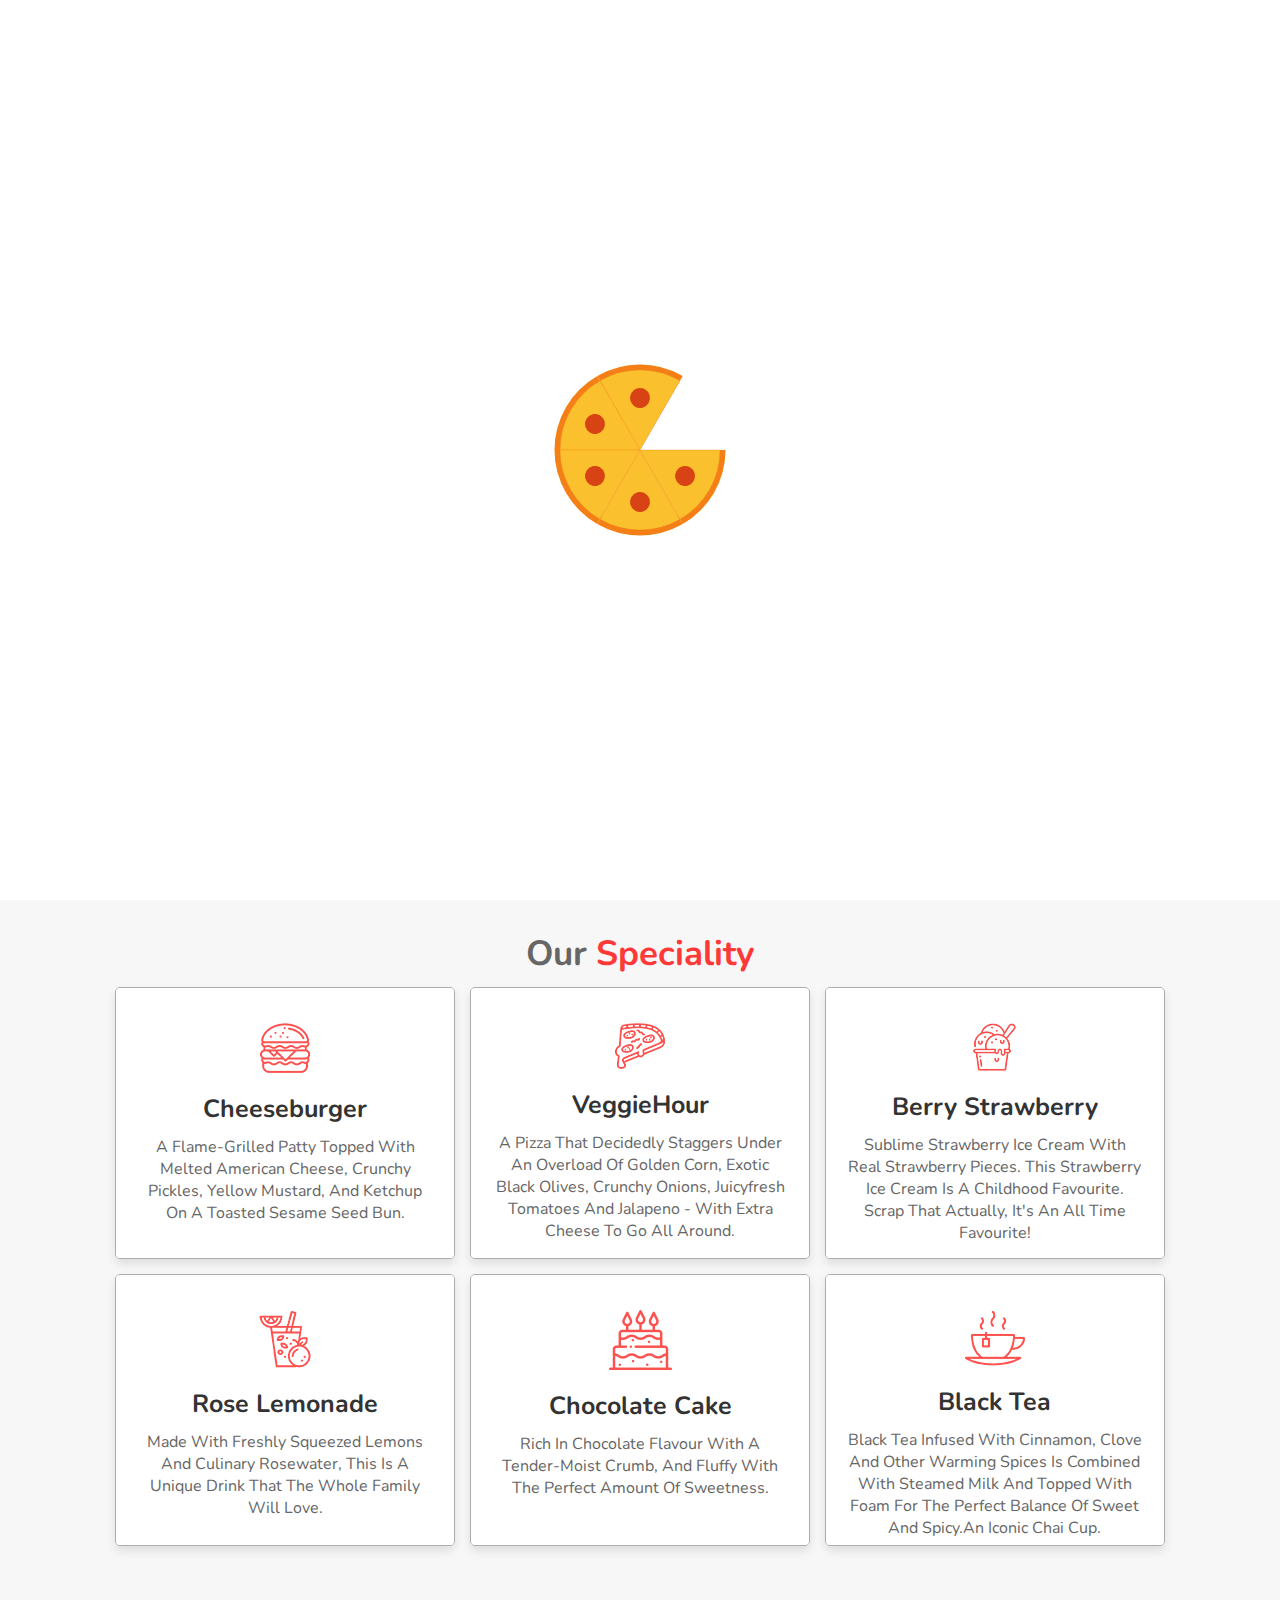
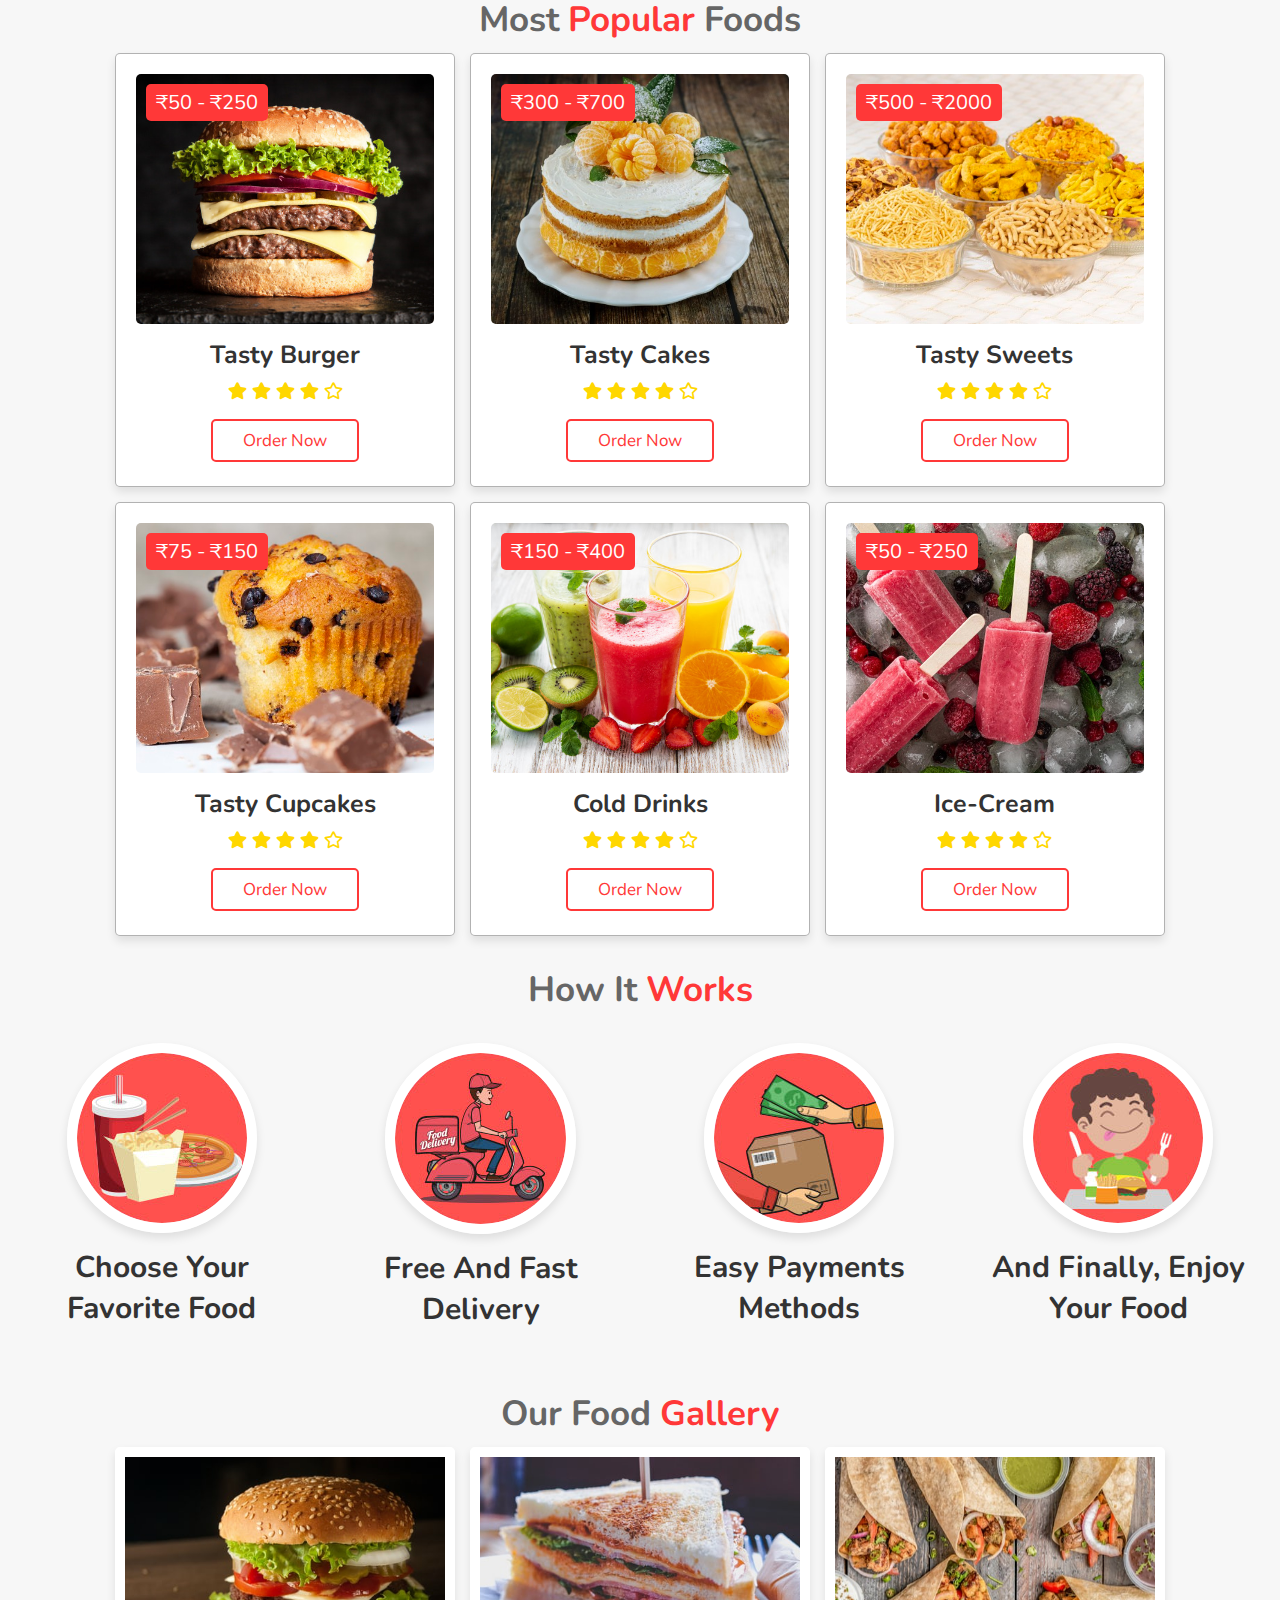
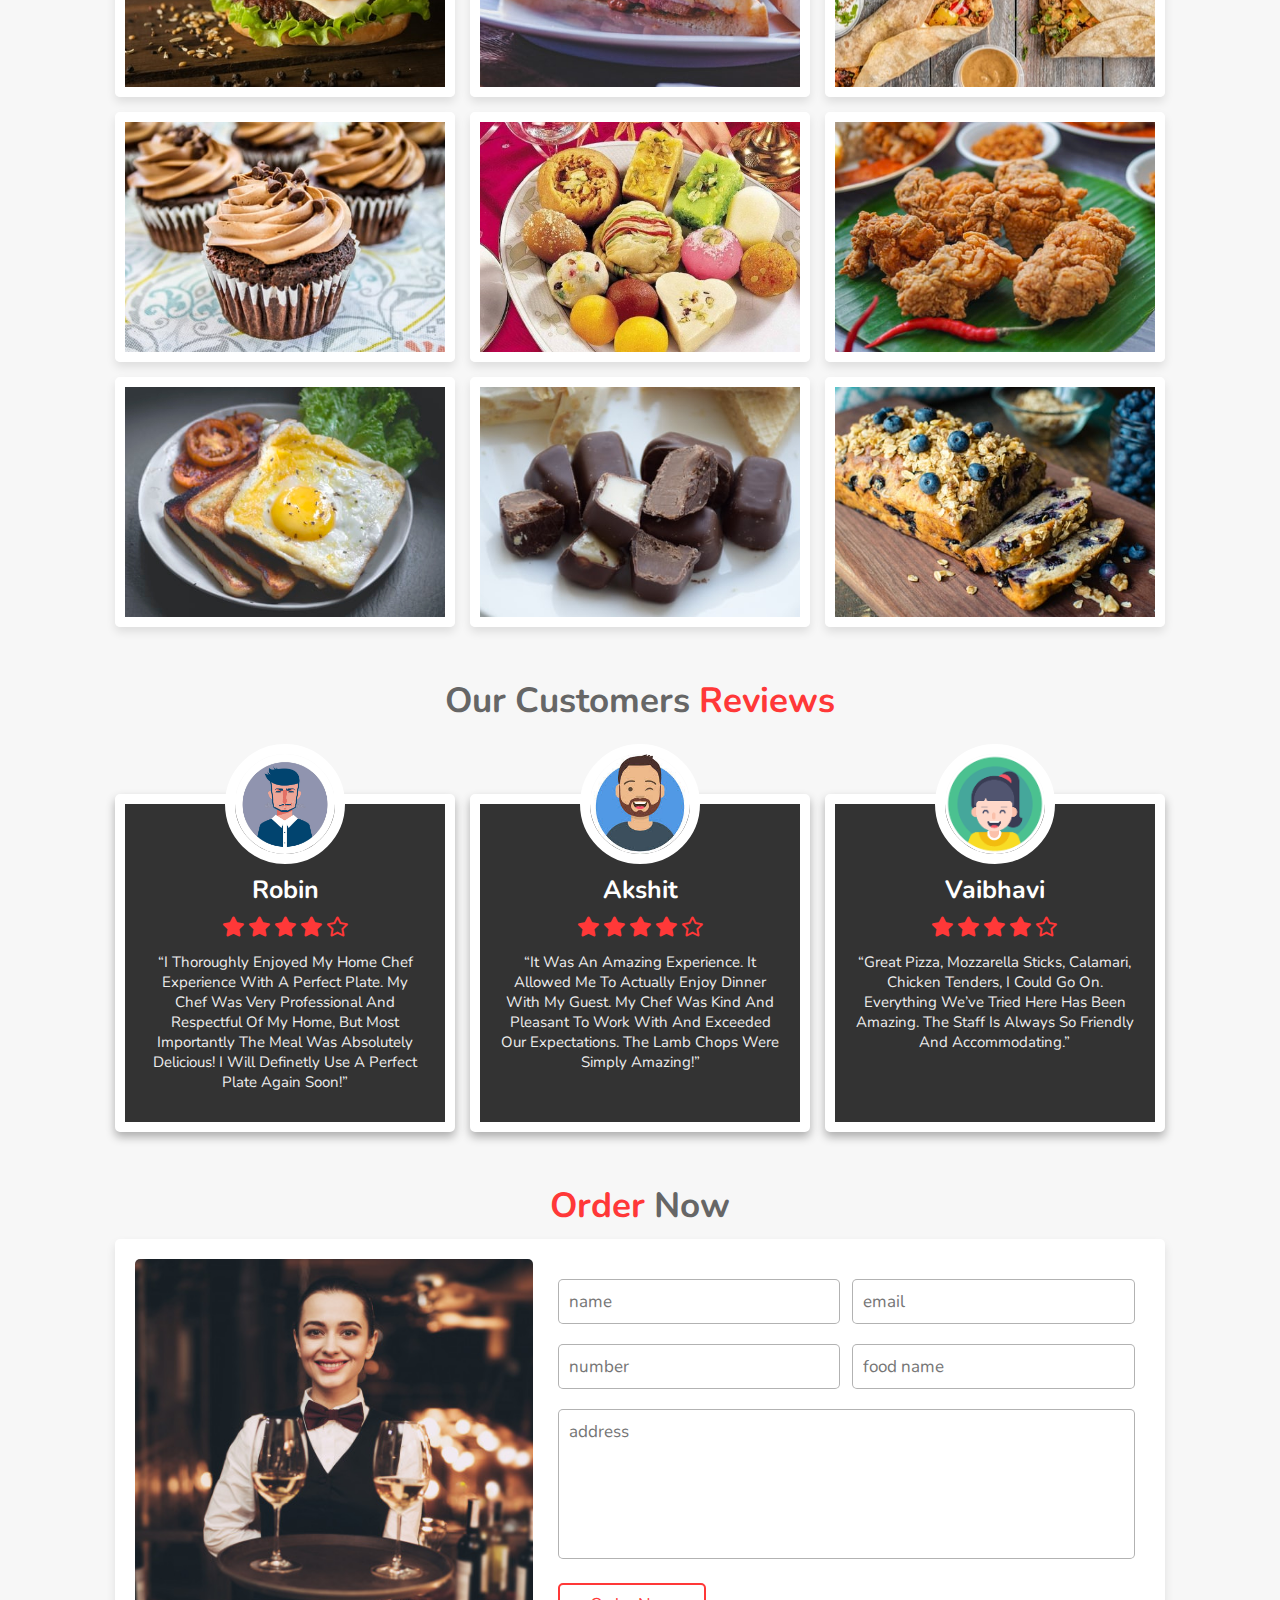
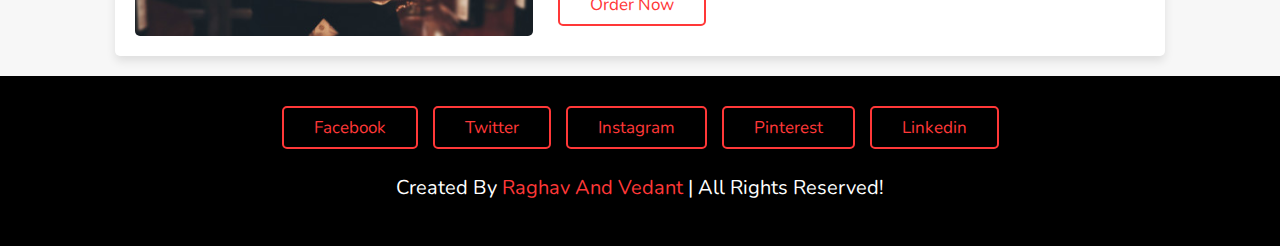
==== index.html @ 267ea82b "project build" ====
<!DOCTYPE html>
<html lang="en">
  <head>
    <meta charset="UTF-8" />
    <meta name="viewport" content="width=device-width, initial-scale=1.0" />
    <title>complete responsive food website design tutorial</title>

    <!-- font awesome cdn link  -->
    <link
      rel="stylesheet"
      href="https://cdnjs.cloudflare.com/ajax/libs/font-awesome/5.15.3/css/all.min.css"
    />

    <!-- custom css file link  -->
    <link rel="stylesheet" href="style.css" />
  </head>
  <body>
    <!-- header section starts  -->

    <header>
      <a href="#" class="logo"><i class="fas fa-utensils"></i>food</a>

      <div id="menu-bar" class="fas fa-bars"></div>

      <nav class="navbar">
        <a href="#home">home</a>
        <a href="#speciality">speciality</a>
        <a href="#popular">popular</a>
        <a href="#gallery">gallery</a>
        <a href="#review">review</a>
        <a href="#order">order</a>
      </nav>
    </header>

    <!-- header section ends -->

    <!-- home section starts  -->

    <section class="home" id="home">
      <div class="content">
        <h3>food made with love</h3>
        <p>
            We bring professional chefs to your home to prepare delicious, customized meals at a fraction of the cost.


        </p>
        <a href="#" class="btn">order now</a>
      </div>

      <div class="image">
        <img src="images/home-img.png" alt="" />
      </div>
    </section>

    <!-- home section ends -->

    <!-- speciality section starts  -->

    <section class="speciality" id="speciality">
      <h1 class="heading">our <span>speciality</span></h1>

      <div class="box-container">
        <div class="box">
          <img class="image" src="images/s-img-1.jpg" alt="" />
          <div class="content">
            <img src="images/s-1.png" alt="" />
            <h3>Cheeseburger</h3>
            <p>
              A flame-grilled patty topped with melted American cheese,
              crunchy pickles, yellow mustard, and ketchup on a toasted sesame
              seed bun.
            </p>
          </div>
        </div>
        <div class="box">
          <img class="image" src="images/s-img-2.jpg" alt="" />
          <div class="content">
            <img src="images/s-2.png" alt="" />
            <h3>VeggieHour</h3>
            <p>
              A pizza that decidedly staggers under an overload of golden corn,
              exotic black olives, crunchy onions, juicyfresh tomatoes and
              jalapeno - with extra cheese to go all around.
            </p>
          </div>
        </div>
        <div class="box">
          <img class="image" src="images/s-img-3.jpg" alt="" />
          <div class="content">
            <img src="images/s-3.png" alt="" />
            <h3>Berry Strawberry</h3>
            <p>
              Sublime Strawberry ice cream with real strawberry pieces. This
              Strawberry ice cream is a childhood favourite. Scrap that
              actually, it's an all time favourite!
            </p>
          </div>
        </div>
        <div class="box">
          <img class="image" src="images/istockphoto.jpg" alt="" />
          <div class="content">
            <img src="images/s-4.png" alt="" />
            <h3>Rose Lemonade</h3>
            <p>
              Made with freshly squeezed lemons and culinary rosewater, this is a unique drink that the whole family will love.
            </p>
          </div>
        </div>
        <div class="box">
          <img class="image" src="images/chocolatecake-1.jpg" alt="" />
          <div class="content">
            <img src="images/s-5.png" alt="" />
            <h3>Chocolate Cake</h3>
            <p>
              Rich in chocolate flavour with a tender-moist crumb, and fluffy with the perfect amount of sweetness. 
            </p>
          </div>
        </div>
        <div class="box">
          <img class="image" src="images/s-img-6.jpg" alt="" />
          <div class="content">
            <img src="images/s-6.png" alt="" />
            <h3>Black Tea</h3>
            <p>
              Black tea infused with cinnamon, clove and other warming spices is
              combined with steamed milk and topped with foam for the perfect
              balance of sweet and spicy.An iconic chai cup.
            </p>
          </div>
        </div>
      </div>
    </section>

    <!-- speciality section ends -->

    <!-- popular section starts  -->

    <section class="popular" id="popular">
      <h1 class="heading">most <span>popular</span> foods</h1>

      <div class="box-container">
        <div class="box">
          <span class="price"> <span>₹</span>50 - <span>₹</span>250 </span>
          <img src="images/p-1.jpg" alt="" />
          <h3>tasty burger</h3>
          <div class="stars">
            <i class="fas fa-star"></i>
            <i class="fas fa-star"></i>
            <i class="fas fa-star"></i>
            <i class="fas fa-star"></i>
            <i class="far fa-star"></i>
          </div>
          <a href="#" class="btn">order now</a>
        </div>
        <div class="box">
          <span class="price"> <span>₹</span>300 - <span>₹</span>700 </span>
          <img src="images/p-2.jpg" alt="" />
          <h3>tasty cakes</h3>
          <div class="stars">
            <i class="fas fa-star"></i>
            <i class="fas fa-star"></i>
            <i class="fas fa-star"></i>
            <i class="fas fa-star"></i>
            <i class="far fa-star"></i>
          </div>
          <a href="#" class="btn">order now</a>
        </div>
        <div class="box">
          <span class="price"> <span>₹</span>500 - <span>₹</span>2000 </span>
          <img src="images/p-3.jpg" alt="" />
          <h3>tasty sweets</h3>
          <div class="stars">
            <i class="fas fa-star"></i>
            <i class="fas fa-star"></i>
            <i class="fas fa-star"></i>
            <i class="fas fa-star"></i>
            <i class="far fa-star"></i>
          </div>
          <a href="#" class="btn">order now</a>
        </div>
        <div class="box">
          <span class="price"> <span>₹</span>75 - <span>₹</span>150 </span>
          <img src="images/p-4.jpg" alt="" />
          <h3>tasty cupcakes</h3>
          <div class="stars">
            <i class="fas fa-star"></i>
            <i class="fas fa-star"></i>
            <i class="fas fa-star"></i>
            <i class="fas fa-star"></i>
            <i class="far fa-star"></i>
          </div>
          <a href="#" class="btn">order now</a>
        </div>
        <div class="box">
          <span class="price"> <span>₹</span>150 - <span>₹</span>400 </span>
          <img src="images/p-5.jpg" alt="" />
          <h3>cold drinks</h3>
          <div class="stars">
            <i class="fas fa-star"></i>
            <i class="fas fa-star"></i>
            <i class="fas fa-star"></i>
            <i class="fas fa-star"></i>
            <i class="far fa-star"></i>
          </div>
          <a href="#" class="btn">order now</a>
        </div>
        <div class="box">
          <span class="price"> <span>₹</span>50 - <span>₹</span>250 </span>
          <img src="images/p-6.jpg" alt="" />
          <h3>ice-cream</h3>
          <div class="stars">
            <i class="fas fa-star"></i>
            <i class="fas fa-star"></i>
            <i class="fas fa-star"></i>
            <i class="fas fa-star"></i>
            <i class="far fa-star"></i>
          </div>
          <a href="#" class="btn">order now</a>
        </div>
      </div>
    </section>

    <!-- popular section ends -->

    <!-- steps section starts  -->

    <div class="step-container">
      <h1 class="heading">how it <span>works</span></h1>

      <section class="steps">
        <div class="box">
          <img src="images/step-1.jpg" alt="" />
          <h3>choose your favorite food</h3>
        </div>
        <div class="box">
          <img src="images/step-2.jpg" alt="" />
          <h3>free and fast delivery</h3>
        </div>
        <div class="box">
          <img src="images/step-3.jpg" alt="" />
          <h3>easy payments methods</h3>
        </div>
        <div class="box">
          <img src="images/step-4.jpg" alt="" />
          <h3>and finally, enjoy your food</h3>
        </div>
      </section>
    </div>

    <!-- steps section ends -->

    <!-- gallery section starts  -->

    <section class="gallery" id="gallery">
      <h1 class="heading">our food <span> gallery </span></h1>

      <div class="box-container">
        <div class="box">
          <img src="images/g-1.jpg" alt="" />
          <div class="content">
            <h3>Burgers</h3>
            <p>It’s a piece of heaven in between buns.</p>
            <a href="#" class="btn">order now</a>
          </div>
        </div>
        <div class="box">
          <img src="images/g-2.jpg" alt="" />
          <div class="content">
            <h3>Sandwichs</h3>
            <p>From the grill to your stomach</p>
            <a href="#" class="btn">order now</a>
          </div>
        </div>
        <div class="box">
          <img src="images/g-3.jpg" alt="" />
          <div class="content">
            <h3>Rolls</h3>
            <p>We're Hot and on a Roll.</p>
            <a href="#" class="btn">order now</a>
          </div>
        </div>
        <div class="box">
          <img src="images/g-4.jpg" alt="" />
          <div class="content">
            <h3>Cupcakes</h3>
            <p>Cupcake heaven awaits.</p>
            <a href="#" class="btn">order now</a>
          </div>
        </div>
        <div class="box">
          <img src="images/40xb7XvfJN.jpg" alt="" />
          <div class="content">
            <h3>Sweets</h3>
            <p>Sweets, Keep It Coming.</p>
            <a href="#" class="btn">order now</a>
          </div>
        </div>
        <div class="box">
          <img src="images/g-6.jpg" alt="" />
          <div class="content">
            <h3>Chicken Wings</h3>
            <p>A party includes music and Chicken Wings.</p>
            <a href="#" class="btn">order now</a>
          </div>
        </div>
        <div class="box">
          <img src="images/g-7.jpg" alt="" />
          <div class="content">
            <h3>Bread Omelette</h3>
            <p>Have an omelette to start and lighten your day</p>
            <a href="#" class="btn">order now</a>
          </div>
        </div>
        <div class="box">
          <img src="images/g-8.jpg" alt="" />
          <div class="content">
            <h3>Choclates</h3>
            <p>Good Chocolate, Good Life</p>
            <a href="#" class="btn">order now</a>
          </div>
        </div>
        <div class="box">
          <img src="images/g-9.jpg" alt="" />
          <div class="content">
            <h3>brownie</h3>
            <p>Feel Wilderness in your brownie.</p>
            <a href="#" class="btn">order now</a>
          </div>
        </div>
      </div>
    </section>

    <!-- gallery section ends -->

    <!-- review section starts  -->

    <section class="review" id="review">
      <h1 class="heading">our customers <span>reviews</span></h1>

      <div class="box-container">
        <div class="box">
          <img src="images/aa.jpg" alt="" />
          <h3>Robin</h3>
          <div class="stars">
            <i class="fas fa-star"></i>
            <i class="fas fa-star"></i>
            <i class="fas fa-star"></i>
            <i class="fas fa-star"></i>
            <i class="far fa-star"></i>
          </div>
          <p>
            “I thoroughly enjoyed my home chef experience with
A Perfect Plate. My chef was very professional and respectful of my home, but most importantly the meal was absolutely delicious! I will definetly use A Perfect Plate again soon!”

          </p>
        </div>
        <div class="box">
          <img src="images/user1.jfif" alt="" />
          <h3>Akshit</h3>
          <div class="stars">
            <i class="fas fa-star"></i>
            <i class="fas fa-star"></i>
            <i class="fas fa-star"></i>
            <i class="fas fa-star"></i>
            <i class="far fa-star"></i>
          </div>
          <p>
            “It was an amazing experience. It allowed me to actually enjoy dinner with my guest. My chef was kind and pleasant to work with and exceeded our expectations. The lamb chops were simply amazing!”
          </p>
        </div>
        <div class="box">
          <img src="images/user2.png" alt="" />
          <h3>Vaibhavi</h3>
          <div class="stars">
            <i class="fas fa-star"></i>
            <i class="fas fa-star"></i>
            <i class="fas fa-star"></i>
            <i class="fas fa-star"></i>
            <i class="far fa-star"></i>
          </div>
          <p>
            “Great pizza, mozzarella sticks, calamari, chicken tenders, I could go on. Everything we’ve tried here has been amazing. The staff is always so friendly and accommodating.”
          </p>
        </div>
      </div>
    </section>

    <!-- review section ends -->

    <!-- order section starts  -->

    <section class="order" id="order">
      <h1 class="heading"><span>order</span> now</h1>

      <div class="row">
        <div class="image">
          <img src="images/order-img.jpg" alt="" />
        </div>

        <form action="">
          <div class="inputBox">
            <input type="text" placeholder="name" />
            <input type="email" placeholder="email" />
          </div>

          <div class="inputBox">
            <input type="number" placeholder="number" />
            <input type="text" placeholder="food name" />
          </div>

          <textarea
            placeholder="address"
            name=""
            id=""
            cols="30"
            rows="10"
          ></textarea>

          <input type="submit" value="order now" class="btn" />
        </form>
      </div>
    </section>

    <!-- order section ends -->

    <!-- footer section  -->

    <section class="footer">
      <div class="share">
        <a href="#" class="btn">facebook</a>
        <a href="#" class="btn">twitter</a>
        <a href="#" class="btn">instagram</a>
        <a href="#" class="btn">pinterest</a>
        <a href="#" class="btn">linkedin</a>
      </div>

      <h1 class="credit">
        created by <span> Raghav and Vedant </span> | all rights reserved!
      </h1>
    </section>

    <!-- scroll top button  -->
    <a href="#home" class="fas fa-angle-up" id="scroll-top"></a>

    <!-- loader  -->
    <div class="loader-container">
      <img src="images/loader.gif" alt="" />
    </div>

    <!-- custom js file link  -->
    <script src="js.js"></script>
  </body>
</html>
---- style.css ----
@import url("https://fonts.googleapis.com/css2?family=Nunito:wght@200;300;400;600;700&display=swap");

:root {
  --red: #ff3838;
}

* {
  font-family: "Nunito", sans-serif;
  margin: 0;
  padding: 0;
  box-sizing: border-box;
  outline: none;
  border: none;
  text-decoration: none;
  text-transform: capitalize;
  transition: all 0.2s linear;
}

*::selection {
  background: var(--red);
  color: #fff;
}

html {
  font-size: 62.5%;
  overflow-x: hidden;
  scroll-behavior: smooth;
  scroll-padding-top: 6rem;
}

body {
  background: #f7f7f7;
}

section {
  padding: 2rem 9%;
}

.heading {
  text-align: center;
  font-size: 3.5rem;
  padding: 1rem;
  color: #666;
}

.heading span {
  color: var(--red);
}

.btn {
  display: inline-block;
  padding: 0.8rem 3rem;
  border: 0.2rem solid var(--red);
  color: var(--red);
  cursor: pointer;
  font-size: 1.7rem;
  border-radius: 0.5rem;
  position: relative;
  overflow: hidden;
  z-index: 0;
  margin-top: 1rem;
}

.btn::before {
  content: "";
  position: absolute;
  top: 0;
  right: 0;
  width: 0%;
  height: 100%;
  background: var(--red);
  transition: 0.3s linear;
  z-index: -1;
}

.btn:hover::before {
  width: 100%;
  left: 0;
}

.btn:hover {
  color: #fff;
}

header {
  position: fixed;
  top: 0;
  left: 0;
  right: 0;
  z-index: 1000;
  display: flex;
  align-items: center;
  justify-content: space-between;
  background: #fff;
  padding: 2rem 9%;
  box-shadow: 0 0.5rem 1rem rgba(0, 0, 0, 0.1);
}

header .logo {
  font-size: 2.5rem;
  font-weight: bolder;
  color: #666;
}

header .logo i {
  padding-right: 0.5rem;
  color: var(--red);
}

header .navbar a {
  font-size: 2rem;
  margin-left: 2rem;
  color: #666;
}

header .navbar a:hover {
  color: var(--red);
}

#menu-bar {
  font-size: 3rem;
  cursor: pointer;
  color: #666;
  border: 0.1rem solid #666;
  border-radius: 0.3rem;
  padding: 0.5rem 1.5rem;
  display: none;
}

.home {
  display: flex;
  flex-wrap: wrap;
  gap: 1.5rem;
  min-height: 100vh;
  align-items: center;
  background: url(../images/home-bg.jpg) no-repeat;
  background-size: cover;
  background-position: center;
}

.home .content {
  flex: 1 1 40rem;
  padding-top: 6.5rem;
}

.home .image {
  flex: 1 1 40rem;
}

.home .image img {
  width: 100%;
  padding: 1rem;
  animation: float 3s linear infinite;
}

@keyframes float {
  0%,
  100% {
    transform: translateY(0rem);
  }
  50% {
    transform: translateY(3rem);
  }
}

.home .content h3 {
  font-size: 5rem;
  color: #333;
}

.home .content p {
  font-size: 1.7rem;
  color: #666;
  padding: 1rem 0;
}

.speciality .box-container {
  display: flex;
  flex-wrap: wrap;
  gap: 1.5rem;
}

.speciality .box-container .box {
  flex: 1 1 30rem;
  position: relative;
  overflow: hidden;
  box-shadow: 0 0.5rem 1rem rgba(0, 0, 0, 0.1);
  border: 0.1rem solid rgba(0, 0, 0, 0.3);
  cursor: pointer;
  border-radius: 0.5rem;
}

.speciality .box-container .box .image {
  height: 100%;
  width: 100%;
  object-fit: cover;
  position: absolute;
  top: -100%;
  left: 0;
}

.speciality .box-container .box .content {
  text-align: center;
  background: #fff;
  padding: 2rem;
  height: 270px;
}

.speciality .box-container .box .content img {
  margin: 1.5rem 0;
}

.speciality .box-container .box .content h3 {
  font-size: 2.5rem;
  color: #333;
}

.speciality .box-container .box .content p {
  font-size: 1.6rem;
  color: #666;
  padding: 1rem 0;
}

.speciality .box-container .box:hover .image {
  top: 0;
}

.speciality .box-container .box:hover .content {
  transform: translateY(110%);
}

.popular .box-container {
  display: flex;
  flex-wrap: wrap;
  gap: 1.5rem;
}

.popular .box-container .box {
  padding: 2rem;
  background: #fff;
  box-shadow: 0 0.5rem 1rem rgba(0, 0, 0, 0.1);
  border: 0.1rem solid rgba(0, 0, 0, 0.3);
  border-radius: 0.5rem;
  text-align: center;
  flex: 1 1 30rem;
  position: relative;
}

.popular .box-container .box img {
  height: 25rem;
  object-fit: cover;
  width: 100%;
  border-radius: 0.5rem;
}

.popular .box-container .box .price {
  position: absolute;
  top: 3rem;
  left: 3rem;
  background: var(--red);
  color: #fff;
  font-size: 2rem;
  padding: 0.5rem 1rem;
  border-radius: 0.5rem;
}

.popular .box-container .box h3 {
  color: #333;
  font-size: 2.5rem;
  padding-top: 1rem;
}

.popular .box-container .box .stars i {
  color: gold;
  font-size: 1.7rem;
  padding: 1rem 0.1rem;
}

.steps {
  display: flex;
  flex-wrap: wrap;
  gap: 1.5rem;
  padding: 1rem;
}

.steps .box {
  flex: 1 1 25rem;
  padding: 1rem;
  text-align: center;
}

.steps .box img {
  border-radius: 50%;
  border: 1rem solid #fff;
  box-shadow: 0 0.5rem 1rem rgba(0, 0, 0, 0.1);
}

.steps .box h3 {
  font-size: 3rem;
  color: #333;
  padding: 1rem;
}

.gallery .box-container {
  display: flex;
  flex-wrap: wrap;
  gap: 1.5rem;
}

.gallery .box-container .box {
  height: 25rem;
  flex: 1 1 30rem;
  border: 1rem solid #fff;
  box-shadow: 0 0.5rem 1rem rgba(0, 0, 0, 0.1);
  border-radius: 0.5rem;
  position: relative;
  overflow: hidden;
}

.gallery .box-container .box img {
  height: 100%;
  width: 100%;
  object-fit: cover;
}

.gallery .box-container .box .content {
  position: absolute;
  top: -100%;
  left: 0;
  height: 100%;
  width: 100%;
  background: rgba(255, 255, 255, 0.9);
  padding: 2rem;
  padding-top: 5rem;
  text-align: center;
}

.gallery .box-container .box .content h3 {
  font-size: 2.5rem;
  color: #333;
}

.gallery .box-container .box .content p {
  font-size: 1.5rem;
  color: #666;
  padding: 1rem 0;
}

.gallery .box-container .box:hover .content {
  top: 0;
}

.review .box-container {
  display: flex;
  flex-wrap: wrap;
  gap: 1.5rem;
}

.review .box-container .box {
  text-align: center;
  padding: 2rem;
  border: 1rem solid #fff;
  box-shadow: 0 0.5rem 1rem rgba(0, 0, 0, 0.3);
  border-radius: 0.5rem;
  flex: 1 1 30rem;
  background: #333;
  margin-top: 6rem;
}

.review .box-container .box img {
  height: 12rem;
  width: 12rem;
  border-radius: 50%;
  border: 1rem solid #fff;
  margin-top: -8rem;
  object-fit: cover;
}

.review .box-container .box h3 {
  font-size: 2.5rem;
  color: #fff;
  padding: 0.5rem 0;
}

.review .box-container .box .stars i {
  font-size: 2rem;
  color: var(--red);
  padding: 0.5rem 0;
}

.review .box-container .box p {
  font-size: 1.5rem;
  color: #eee;
  padding: 1rem 0;
}

.order .row {
  padding: 2rem;
  box-shadow: 0 0.5rem 1rem rgba(0, 0, 0, 0.1);
  background: #fff;
  display: flex;
  flex-wrap: wrap;
  gap: 1.5rem;
  border-radius: 0.5rem;
}

.order .row .image {
  flex: 1 1 30rem;
}

.order .row .image img {
  height: 100%;
  width: 100%;
  object-fit: cover;
  border-radius: 0.5rem;
}

.order .row form {
  flex: 1 1 50rem;
  padding: 1rem;
}

.order .row form .inputBox {
  display: flex;
  justify-content: space-between;
  flex-wrap: wrap;
}

.order .row form .inputBox input,
.order .row form textarea {
  padding: 1rem;
  margin: 1rem 0;
  font-size: 1.7rem;
  color: #333;
  text-transform: none;
  border: 0.1rem solid rgba(0, 0, 0, 0.3);
  border-radius: 0.5rem;
  width: 49%;
}

.order .row form textarea {
  width: 100%;
  resize: none;
  height: 15rem;
}

.order .row form .btn {
  background: none;
}

.order .row form .btn:hover {
  background: var(--red);
}

.footer {
  background: #000;
  text-align: center;
}

.footer .share {
  display: flex;
  gap: 1.5rem;
  justify-content: center;
  flex-wrap: wrap;
}

.footer .credit {
  padding: 2.5rem 1rem;
  color: #fff;
  font-weight: normal;
  font-size: 2rem;
}

.footer .credit span {
  color: var(--red);
}

#scroll-top {
  position: fixed;
  top: -120%;
  right: 2rem;
  padding: 0.5rem 1.5rem;
  font-size: 4rem;
  background: var(--red);
  color: #fff;
  border-radius: 0.5rem;
  transition: 1s linear;
  z-index: 1000;
}

#scroll-top.active {
  top: calc(100% - 12rem);
}

.loader-container {
  position: fixed;
  top: 0;
  left: 0;
  z-index: 10000;
  background: #fff;
  display: flex;
  align-items: center;
  justify-content: center;
  height: 100%;
  width: 100%;
}

.loader-container.fade-out {
  top: -120%;
}

/* media queries  */

@media (max-width: 991px) {
  html {
    font-size: 55%;
  }

  header {
    padding: 2rem;
  }

  section {
    padding: 2rem;
  }
}

@media (max-width: 768px) {
  #menu-bar {
    display: initial;
  }

  header .navbar {
    position: absolute;
    top: 100%;
    left: 0;
    right: 0;
    background: #f7f7f7;
    border-top: 0.1rem solid rgba(0, 0, 0, 0.1);
    clip-path: polygon(0 0, 100% 0, 100% 0, 0 0);
  }

  header .navbar.active {
    clip-path: polygon(0 0, 100% 0, 100% 100%, 0% 100%);
  }

  header .navbar a {
    margin: 1.5rem;
    padding: 1.5rem;
    display: block;
    border: 0.2rem solid rgba(0, 0, 0, 0.1);
    border-left: 0.5rem solid var(--red);
    background: #fff;
  }
}

@media (max-width: 450px) {
  html {
    font-size: 50%;
  }

  .order .row form .inputBox input {
    width: 100%;
  }
}
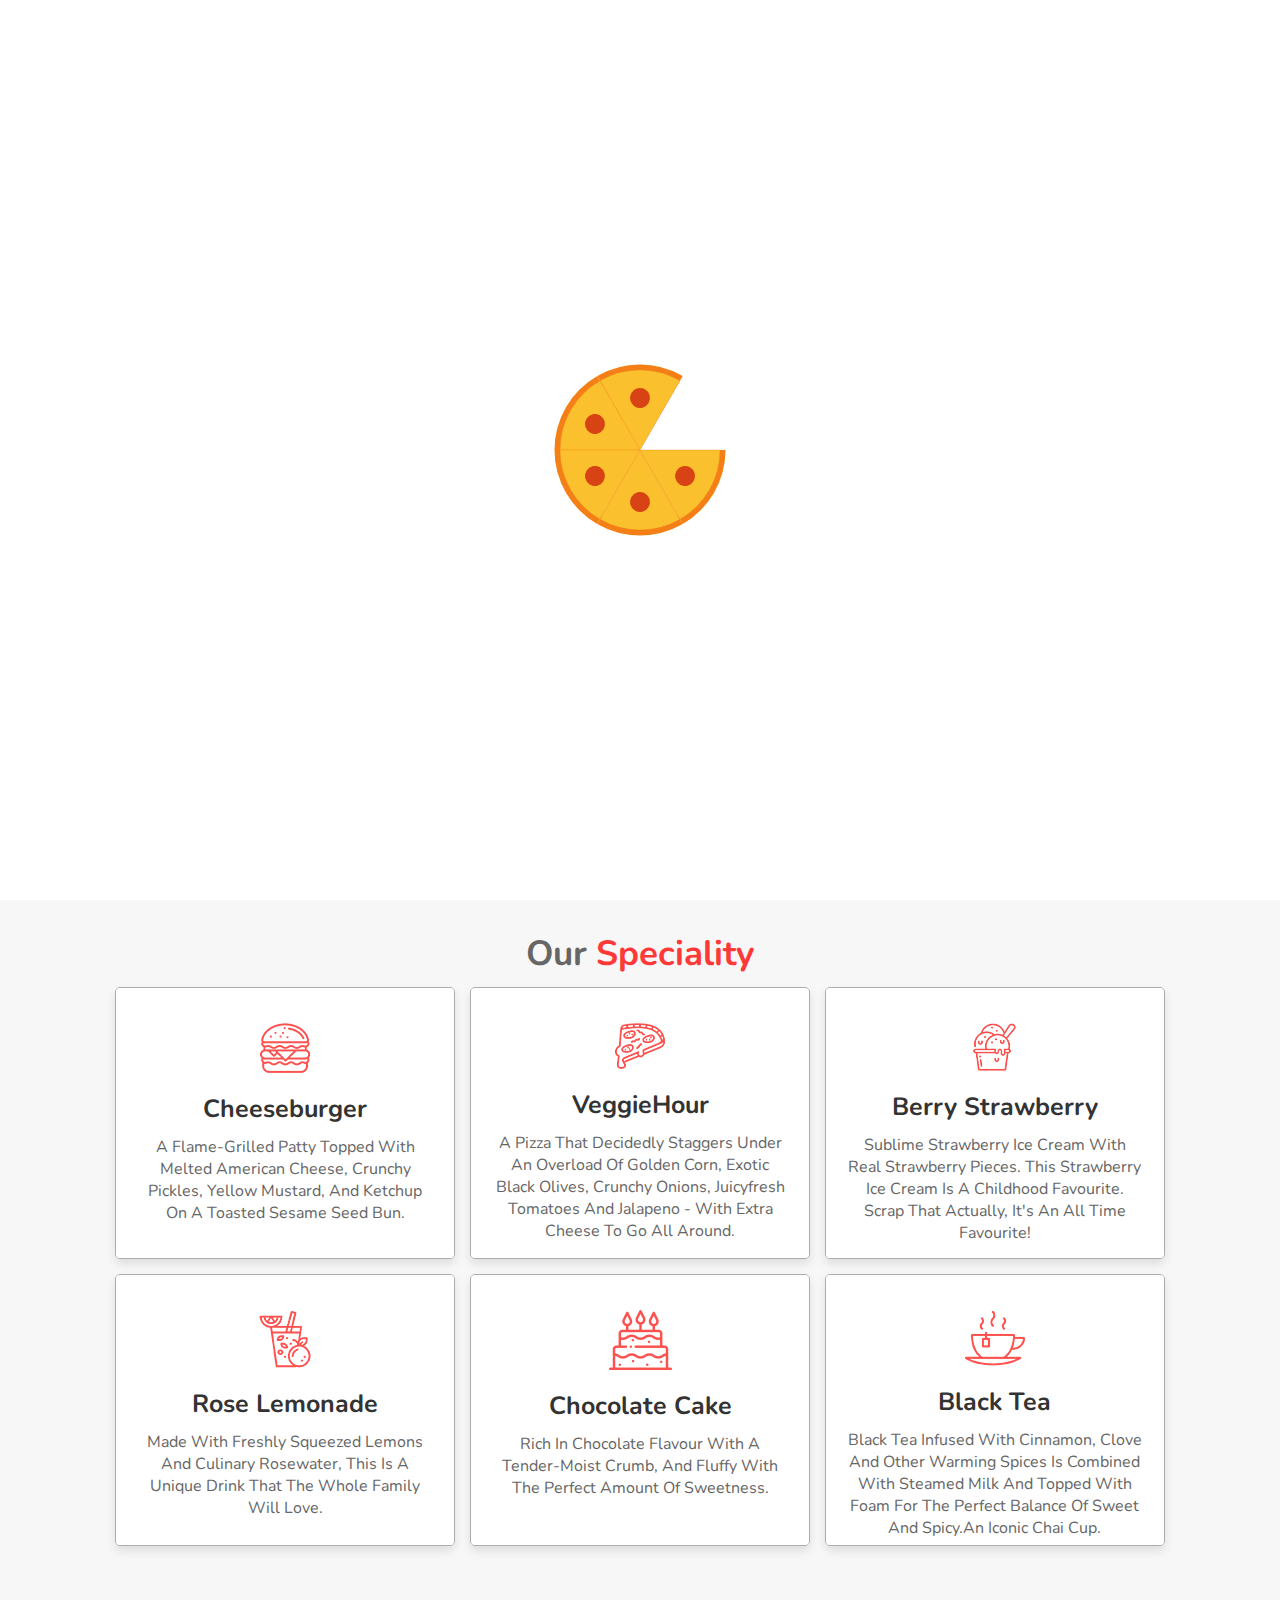
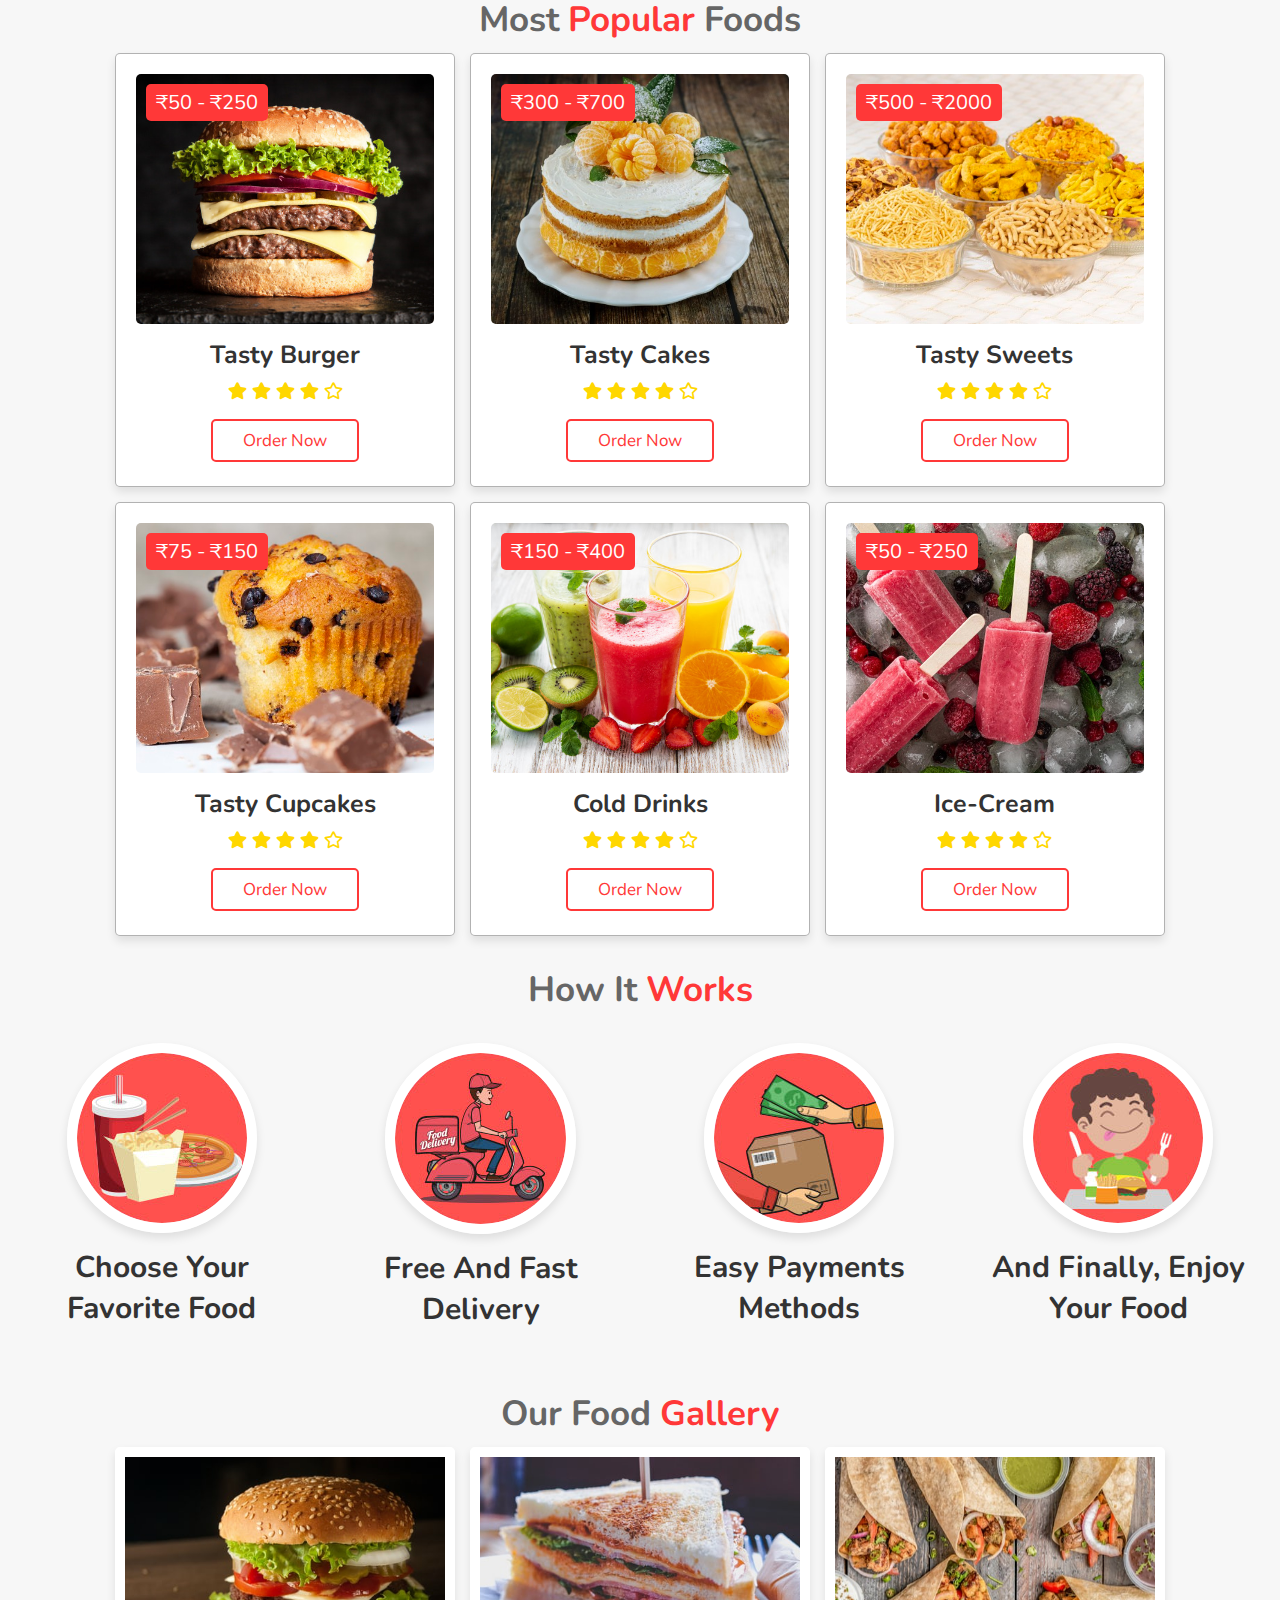
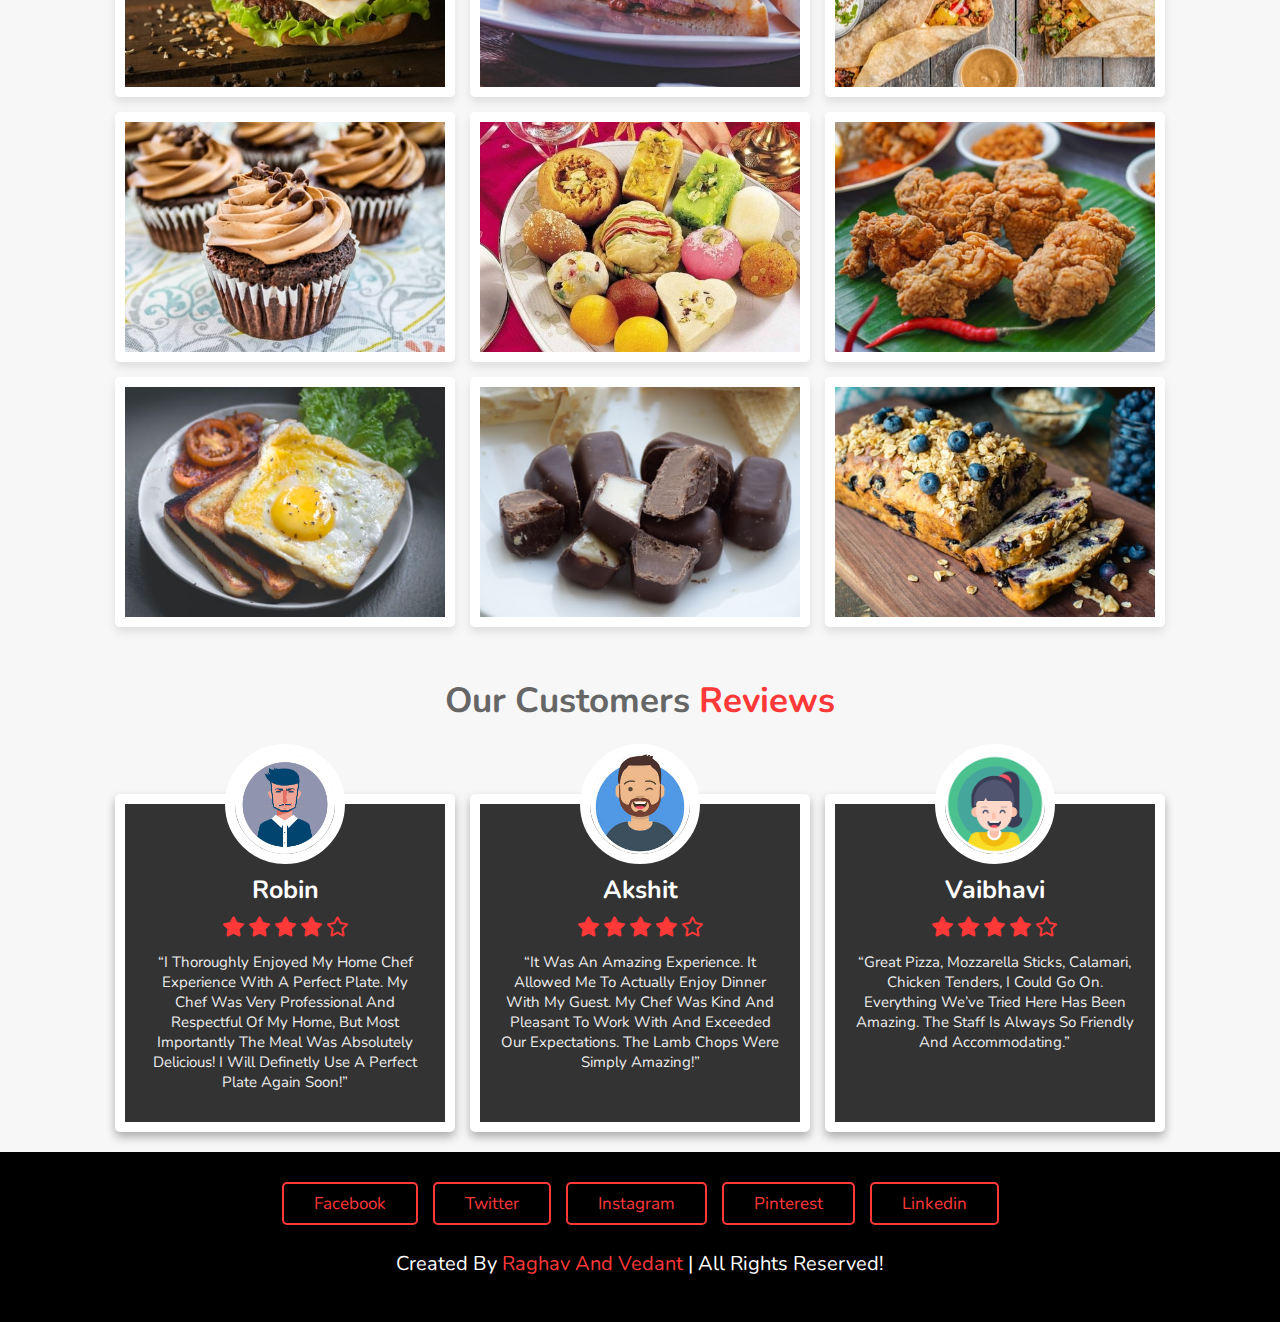
==== commit 0ae07668: "Update index.html" ====
--- a/index.html
+++ b/index.html
@@ -3,7 +3,7 @@
   <head>
     <meta charset="UTF-8" />
     <meta name="viewport" content="width=device-width, initial-scale=1.0" />
-    <title>complete responsive food website design tutorial</title>
+    <title> Restaurant Website</title>
 
     <!-- font awesome cdn link  -->
     <link
@@ -28,7 +28,7 @@
         <a href="#popular">popular</a>
         <a href="#gallery">gallery</a>
         <a href="#review">review</a>
-        <a href="#order">order</a>
+        <a href="Ordernow.html">order</a>
       </nav>
     </header>
 
@@ -44,7 +44,7 @@
 
 
         </p>
-        <a href="#" class="btn">order now</a>
+        <a href="Ordernow.html" class="btn">order now</a>
       </div>
 
       <div class="image">
@@ -150,7 +150,7 @@
             <i class="fas fa-star"></i>
             <i class="far fa-star"></i>
           </div>
-          <a href="#" class="btn">order now</a>
+          <a href="Ordernow.html" class="btn">order now</a>
         </div>
         <div class="box">
           <span class="price"> <span>₹</span>300 - <span>₹</span>700 </span>
@@ -163,7 +163,7 @@
             <i class="fas fa-star"></i>
             <i class="far fa-star"></i>
           </div>
-          <a href="#" class="btn">order now</a>
+          <a href="Ordernow.html" class="btn">order now</a>
         </div>
         <div class="box">
           <span class="price"> <span>₹</span>500 - <span>₹</span>2000 </span>
@@ -176,7 +176,7 @@
             <i class="fas fa-star"></i>
             <i class="far fa-star"></i>
           </div>
-          <a href="#" class="btn">order now</a>
+          <a href="Ordernow.html" class="btn">order now</a>
         </div>
         <div class="box">
           <span class="price"> <span>₹</span>75 - <span>₹</span>150 </span>
@@ -189,7 +189,7 @@
             <i class="fas fa-star"></i>
             <i class="far fa-star"></i>
           </div>
-          <a href="#" class="btn">order now</a>
+          <a href="Ordernow.html" class="btn">order now</a>
         </div>
         <div class="box">
           <span class="price"> <span>₹</span>150 - <span>₹</span>400 </span>
@@ -202,7 +202,7 @@
             <i class="fas fa-star"></i>
             <i class="far fa-star"></i>
           </div>
-          <a href="#" class="btn">order now</a>
+          <a href="Ordernow.html" class="btn">order now</a>
         </div>
         <div class="box">
           <span class="price"> <span>₹</span>50 - <span>₹</span>250 </span>
@@ -215,7 +215,7 @@
             <i class="fas fa-star"></i>
             <i class="far fa-star"></i>
           </div>
-          <a href="#" class="btn">order now</a>
+          <a href="Ordernow.html" class="btn">order now</a>
         </div>
       </div>
     </section>
@@ -260,7 +260,7 @@
           <div class="content">
             <h3>Burgers</h3>
             <p>It’s a piece of heaven in between buns.</p>
-            <a href="#" class="btn">order now</a>
+            <a href="Ordernow.html" class="btn">order now</a>
           </div>
         </div>
         <div class="box">
@@ -268,7 +268,7 @@
           <div class="content">
             <h3>Sandwichs</h3>
             <p>From the grill to your stomach</p>
-            <a href="#" class="btn">order now</a>
+            <a href="Ordernow.html" class="btn">order now</a>
           </div>
         </div>
         <div class="box">
@@ -276,7 +276,7 @@
           <div class="content">
             <h3>Rolls</h3>
             <p>We're Hot and on a Roll.</p>
-            <a href="#" class="btn">order now</a>
+            <a href="Ordernow.html" class="btn">order now</a>
           </div>
         </div>
         <div class="box">
@@ -284,7 +284,7 @@
           <div class="content">
             <h3>Cupcakes</h3>
             <p>Cupcake heaven awaits.</p>
-            <a href="#" class="btn">order now</a>
+            <a href="Ordernow.html" class="btn">order now</a>
           </div>
         </div>
         <div class="box">
@@ -292,7 +292,7 @@
           <div class="content">
             <h3>Sweets</h3>
             <p>Sweets, Keep It Coming.</p>
-            <a href="#" class="btn">order now</a>
+            <a href="Ordernow.html" class="btn">order now</a>
           </div>
         </div>
         <div class="box">
@@ -300,7 +300,7 @@
           <div class="content">
             <h3>Chicken Wings</h3>
             <p>A party includes music and Chicken Wings.</p>
-            <a href="#" class="btn">order now</a>
+            <a href="Ordernow.html" class="btn">order now</a>
           </div>
         </div>
         <div class="box">
@@ -308,7 +308,7 @@
           <div class="content">
             <h3>Bread Omelette</h3>
             <p>Have an omelette to start and lighten your day</p>
-            <a href="#" class="btn">order now</a>
+            <a href="Ordernow.html" class="btn">order now</a>
           </div>
         </div>
         <div class="box">
@@ -316,7 +316,7 @@
           <div class="content">
             <h3>Choclates</h3>
             <p>Good Chocolate, Good Life</p>
-            <a href="#" class="btn">order now</a>
+            <a href="Ordernow.html" class="btn">order now</a>
           </div>
         </div>
         <div class="box">
@@ -324,7 +324,7 @@
           <div class="content">
             <h3>brownie</h3>
             <p>Feel Wilderness in your brownie.</p>
-            <a href="#" class="btn">order now</a>
+            <a href="Ordernow.html" class="btn">order now</a>
           </div>
         </div>
       </div>
@@ -386,43 +386,7 @@
     </section>
 
     <!-- review section ends -->
-
-    <!-- order section starts  -->
-
-    <section class="order" id="order">
-      <h1 class="heading"><span>order</span> now</h1>
-
-      <div class="row">
-        <div class="image">
-          <img src="images/order-img.jpg" alt="" />
-        </div>
-
-        <form action="">
-          <div class="inputBox">
-            <input type="text" placeholder="name" />
-            <input type="email" placeholder="email" />
-          </div>
-
-          <div class="inputBox">
-            <input type="number" placeholder="number" />
-            <input type="text" placeholder="food name" />
-          </div>
-
-          <textarea
-            placeholder="address"
-            name=""
-            id=""
-            cols="30"
-            rows="10"
-          ></textarea>
-
-          <input type="submit" value="order now" class="btn" />
-        </form>
-      </div>
-    </section>
-
-    <!-- order section ends -->
-
+  
     <!-- footer section  -->
 
     <section class="footer">
@@ -448,6 +412,6 @@
     </div>
 
     <!-- custom js file link  -->
-    <script src="js.js"></script>
+    <script src="js.js" async></script>
   </body>
 </html>
